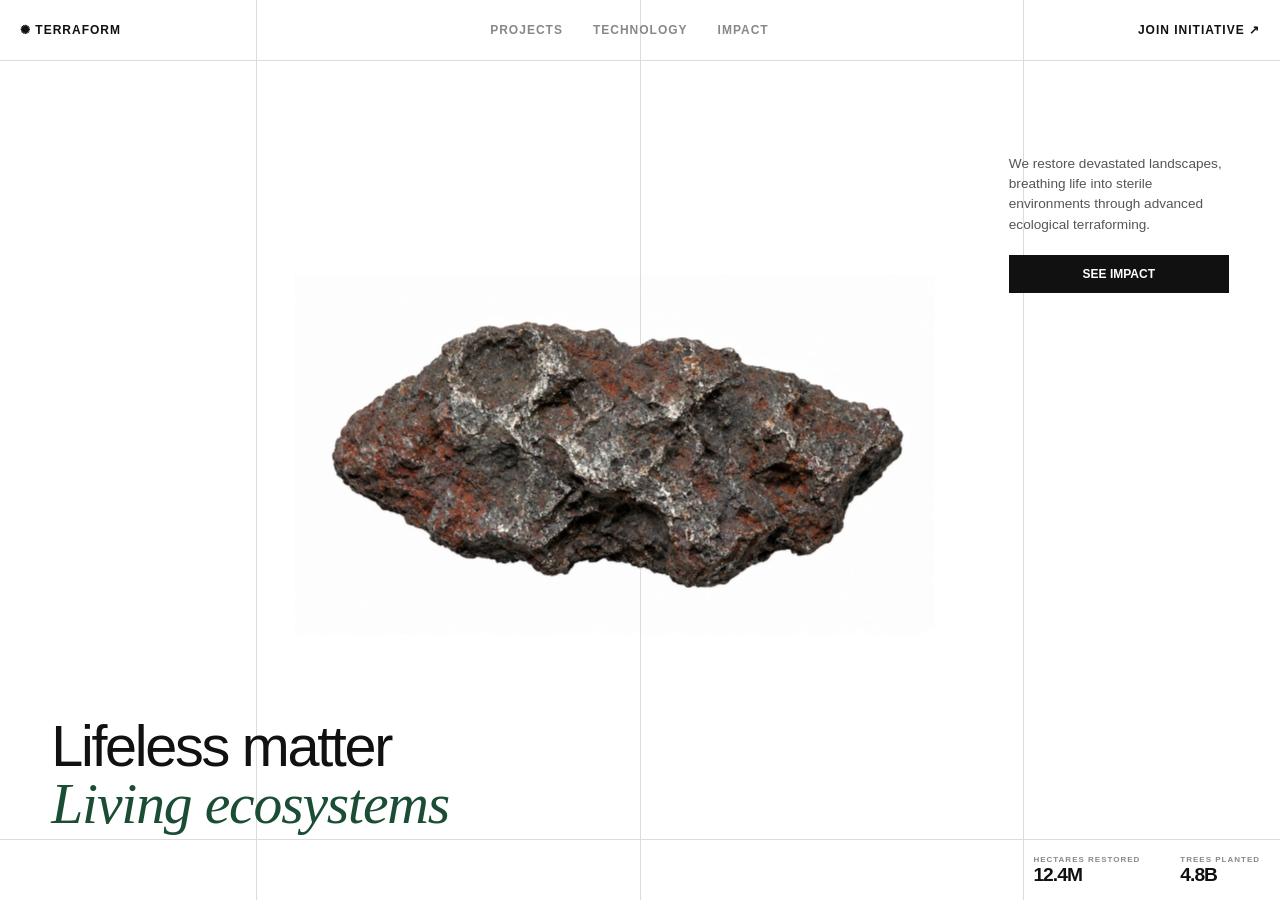
==== index.html @ 6aaed3b3 "add new html file to the code base, make whole new page" ====
<!doctype html>
<html lang="en">
  <head>
    <meta charset="UTF-8" />
    <meta name="viewport" content="width=device-width, initial-scale=1.0" />
    <title>Terraform - Global Greening</title>
    <link rel="stylesheet" href="style.css" />
  </head>
  <body>
    <div class="grid-container">
      <!--1. Візуальна сітка & Ефекти задьного плану-->
      <!-- Піксельна сітка-сканер -->
      <div class="pixel-grid-overlay">
        <canvas id="pixel-canvas"></canvas>
      </div>

      <!-- Лінії сітки (візуальні) -->
      <div class="grid-line line-v-left"></div>
      <div class="grid-line line-v-center"></div>
      <div class="grid-line line-v-right"></div>
      <div class="grid-line line-h-top"></div>
      <div class="grid-line line-h-bottom"></div>

      <!-- 2. Хеддер -->
      <header class="header">
        <div class="logo">✺ TERRAFORM</div>
        <nav class="nav-links">
          <a href="#">PROJECTS</a>
          <a href="#">TECHNOLOGY</a>
          <a href="#">IMPACT</a>
        </nav>
        <div class="header-cta">JOIN INITIATIVE ↗</div>
      </header>

      <!-- 3. Головний контент & Інтерактивна Зона -->
      <main class="main-content">
        <!-- Блок з текстом зліва знизу -->
        <div class="title-block">
          <h1 class="title-sans">Lifeless matter</h1>
          <h1 class="title-serif">Living ecosystems</h1>
        </div>

        <!-- Центральний камінь -->
        <div class="reveal-container" id="reveal-container">
          <img src="./images/rock_1.jpg" alt="Barren Rock" class="base-layer" />
          <img
            src="./images/rock_2_1.jpg"
            alt="Flourishing Biome"
            class="reveal-layer"
            id="reveal-layer"
          />
        </div>

        <!-- Блок з описом справа зверху -->
        <div class="info-block">
          <p class="info-text">
            We restore devastated landscapes, breathing life into sterile
            environments through advanced ecological terraforming.
          </p>
          <a
            href="impact.html"
            class="solid-btn"
            style="
              text-decoration: none;
              display: inline-block;
              box-sizing: border-box;
            "
            >SEE IMPACT</a
          >
        </div>
      </main>

      <!-- 4. Футер зі статистикою по озелененню -->
      <footer class="footer-stats">
        <div class="stat-item">
          <span class="stat-label">HECTARES RESTORED</span>
          <span class="stat-value">12.4M</span>
        </div>
        <div class="stat-item">
          <span class="stat-label">TREES PLANTED</span>
          <span class="stat-value">4.8B</span>
        </div>
      </footer>
    </div>

    <script src="script.js"></script>
  </body>
</html>
---- style.css ----
/* 1. Змінні */
:root {
  --bg-color: #ffffff;
  --line-color: #dcdcdc;
  --text-dark: #111111;
  --text-green: #1a4d33;
}

body {
  background-color: var(--bg-color);
  margin: 0;
  min-height: 100vh;
  font-family:
    "Mariupol",
    -apple-system,
    sans-serif;
  color: var(--text-dark);
}

/* 2. Типографія & Шрифти */
@font-face {
  font-family: "Mariupol Regular";
  src: url("./fonts/Mariupol-Regular.ttf") format("truetype");
  font-weight: 400;
  font-style: normal;
  font-display: swap;
}

@font-face {
  font-family: "Mariupol Medium";
  src: url("./fonts/Mariupol-Medium.ttf") format("truetype");
  font-weight: 500;
  font-style: normal;
  font-display: swap;
}

@font-face {
  font-family: "Mariupol Bold";
  src: url("./fonts/Mariupol-Bold.ttf") format("truetype");
  font-weight: 700;
  font-style: normal;
  font-display: swap;
}

/* 3. Лейаут & Головна Сітка */
.grid-container {
  position: relative;
  width: 100%;
  min-height: 100vh;
  background-color: var(--bg-color);
  overflow: hidden;
  display: flex;
  flex-direction: column;
}

.grid-line {
  position: absolute;
  background-color: var(--line-color);
  z-index: 1;
  pointer-events: none;
}
.line-v-left {
  top: 0;
  bottom: 0;
  left: 20%;
  width: 1px;
}
.line-v-center {
  top: 0;
  bottom: 0;
  left: 50%;
  width: 1px;
}
.line-v-right {
  top: 0;
  bottom: 0;
  right: 20%;
  width: 1px;
}
.line-h-top {
  top: 60px;
  left: 0;
  right: 0;
  height: 1px;
}
.line-h-bottom {
  bottom: 60px;
  left: 0;
  right: 0;
  height: 1px;
}

/* 4. Компоненти Хедера */
.header {
  position: relative;
  height: 60px;
  display: flex;
  justify-content: space-between;
  align-items: center;
  padding: 0 20px;
  font-size: 0.75rem;
  font-weight: 700;
  letter-spacing: 1px;
  text-transform: uppercase;
  z-index: 10;
}

.nav-links {
  display: flex;
  gap: 30px;
  color: #888;
}

.nav-links a {
  text-decoration: none;
  color: inherit;
  transition: color 0.2s ease-in-out;
}

.nav-links a:hover {
  color: var(--text-dark);
}

/* 5. Основний контент & Текстові Блоки */
.main-content {
  flex: 1;
  position: relative;
  display: flex;
  align-items: center;
  justify-content: center;
}

.title-block {
  position: absolute;
  bottom: 8%;
  left: 4%;
  z-index: 3;
}

.title-sans {
  font-size: clamp(2.5rem, 4.5vw, 5rem);
  font-weight: 500;
  margin: 0;
  line-height: 1;
  letter-spacing: -0.04em;
}

.title-serif {
  font-family: "Playfair Display", "Georgia", serif;
  font-size: clamp(2.5rem, 4.5vw, 5rem);
  font-style: italic;
  font-weight: 400;
  color: var(--text-green);
  margin: 0;
  line-height: 1;
  letter-spacing: -0.02em;
}

.info-block {
  position: absolute;
  top: 80px;
  right: 4%;
  width: 100%;
  max-width: 220px;
  min-width: 160px;
  z-index: 10;
  display: flex;
  flex-direction: column;
  align-items: flex-start;
}

.info-text {
  font-size: 0.85rem;
  line-height: 1.5;
  color: #555;
  margin-bottom: 20px;
  padding-left: 0;
}

/* Суцільна чорна кнопка */
.solid-btn {
  background-color: var(--text-dark);
  color: #fff;
  border: none;
  padding: 12px 24px;
  font-family: "Mariupol", sans-serif;
  font-size: 0.75rem;
  font-weight: 700;
  text-transform: uppercase;
  cursor: pointer;
  transition: background-color 0.2s ease;
  white-space: nowrap;
  width: 100%;
  text-align: center;
}

.solid-btn:hover {
  background-color: var(--text-green);
}

/* 6. Інтерактивна Складова (Камінь) */
.reveal-container {
  position: relative;
  width: 50vw;
  max-width: 900px;
  z-index: 2;
  cursor: crosshair;
  mix-blend-mode: darken;
  transform: translate(-2vw, -2vw);
}

.base-layer {
  position: relative;
  width: 100%;
  height: auto;
  display: block;
  pointer-events: none;
}

.reveal-layer {
  position: absolute;
  top: 0;
  left: 0;
  width: 100%;
  height: 100%;
  pointer-events: none;
  --x: 50%;
  --y: 50%;
  -webkit-mask-image: radial-gradient(
    circle 200px at var(--x) var(--y),
    black 50%,
    transparent 80%
  );
  mask-image: radial-gradient(
    circle 200px at var(--x) var(--y),
    black 50%,
    transparent 80%
  );
  opacity: 0;
  transition: opacity 0.3s ease;
}

.reveal-container:hover .reveal-layer {
  opacity: 1;
}

.reveal-container:hover .play-button {
  opacity: 0;
}

/* 7. Піксельна Сітка (Canvas) */
.pixel-grid-overlay {
  position: absolute;
  top: 0;
  left: 0;
  width: 100%;
  height: 100%;
  pointer-events: none;
  z-index: 0;
  opacity: 1;
  --mouse-x: -500px;
  --mouse-y: -500px;
  -webkit-mask-image: radial-gradient(
    circle 300px at var(--mouse-x) var(--mouse-y),
    black 0%,
    transparent 100%
  );
  mask-image: radial-gradient(
    circle 300px at var(--mouse-x) var(--mouse-y),
    black 0%,
    transparent 100%
  );
}

#pixel-canvas {
  display: block;
  width: 100%;
  height: 100%;
}

/* 8. Статистика Футера */
.footer-stats {
  position: absolute;
  bottom: 0;
  right: 20px;
  height: 60px;
  display: flex;
  align-items: center;
  gap: 40px;
  z-index: 2;
}

.stat-item {
  display: flex;
  flex-direction: column;
}

.stat-label {
  font-size: 0.5rem;
  color: #888;
  font-weight: 700;
  letter-spacing: 1px;
}

.stat-value {
  font-size: 1.2rem;
  font-weight: 700;
  letter-spacing: -0.05em;
}

/* 9. Мобільна Складова */
@media (max-width: 768px) {
  .header {
    padding: 0 10px;
    font-size: 0.55rem;
  }
  .nav-links {
    gap: 10px;
  }
  .header-cta {
    max-width: 70px;
    text-align: right;
    line-height: 1.3;
  }

  .info-block {
    top: 75px;
    left: 50%;
    transform: translateX(-50%);
    right: auto;
    width: 85%;
    max-width: 320px;
    align-items: center;
    text-align: center;
  }

  .info-text {
    margin-bottom: 15px;
  }
  .reveal-container {
    width: 85vw;
    transform: translate(0, 0);
  }
  .title-block {
    bottom: 15%;
    left: 5%;
  }
  .title-sans,
  .title-serif {
    font-size: clamp(2.2rem, 8vw, 3rem);
  }

  .footer-stats {
    bottom: 0 !important;
    height: 60px !important;
    right: 5%;
    gap: 20px;
    justify-content: flex-end;
  }

  .reveal-layer {
    opacity: 1 !important;
  }
}
/* Сторінка про Імпакт */
.impact-content {
  flex: 1;
  position: relative;
  display: flex;
  justify-content: space-between;
  align-items: center;
  padding: 0 4%;
  z-index: 2;
}

.side-panel {
  width: 25%;
  display: flex;
  flex-direction: column;
  justify-content: center;
  z-index: 3;
}

.left-panel {
  padding-right: 20px;
}

.right-panel {
  align-items: flex-end;
  padding-left: 20px;
  text-align: right;
}

.impact-title {
  font-size: clamp(2rem, 3.5vw, 4rem);
  margin-bottom: 20px;
  line-height: 1.1;
}

.earth-container {
  width: 50%;
  height: 60vh;
  position: relative;
  display: flex;
  justify-content: center;
  align-items: center;
}

#earth-canvas {
  width: 100%;
  height: 100%;
  display: block;
}

.impact-stat-box {
  margin-bottom: 40px;
}

.stat-big {
  font-family: "Mariupol", sans-serif;
  font-size: clamp(2rem, 3vw, 3.5rem);
  font-weight: 500;
  letter-spacing: -0.04em;
  margin: 0 0 5px 0;
  color: var(--text-dark);
}

.stat-desc {
  font-size: 0.75rem;
  font-weight: 700;
  color: #888;
  letter-spacing: 1px;
  margin: 0;
}

/* Мобільна адаптація для Impact */
@media (max-width: 768px) {
  .impact-content {
    flex-direction: column;
    padding: 80px 5% 40px;
    justify-content: flex-start;
    gap: 30px;
  }

  .side-panel {
    width: 100%;
    align-items: center;
    text-align: center;
    padding: 0;
  }

  .earth-container {
    width: 100%;
    height: 40vh;
    order: -1; /* Піднімаємо Землю наверх на мобільних */
  }

  .impact-stat-box {
    margin-bottom: 20px;
  }
}
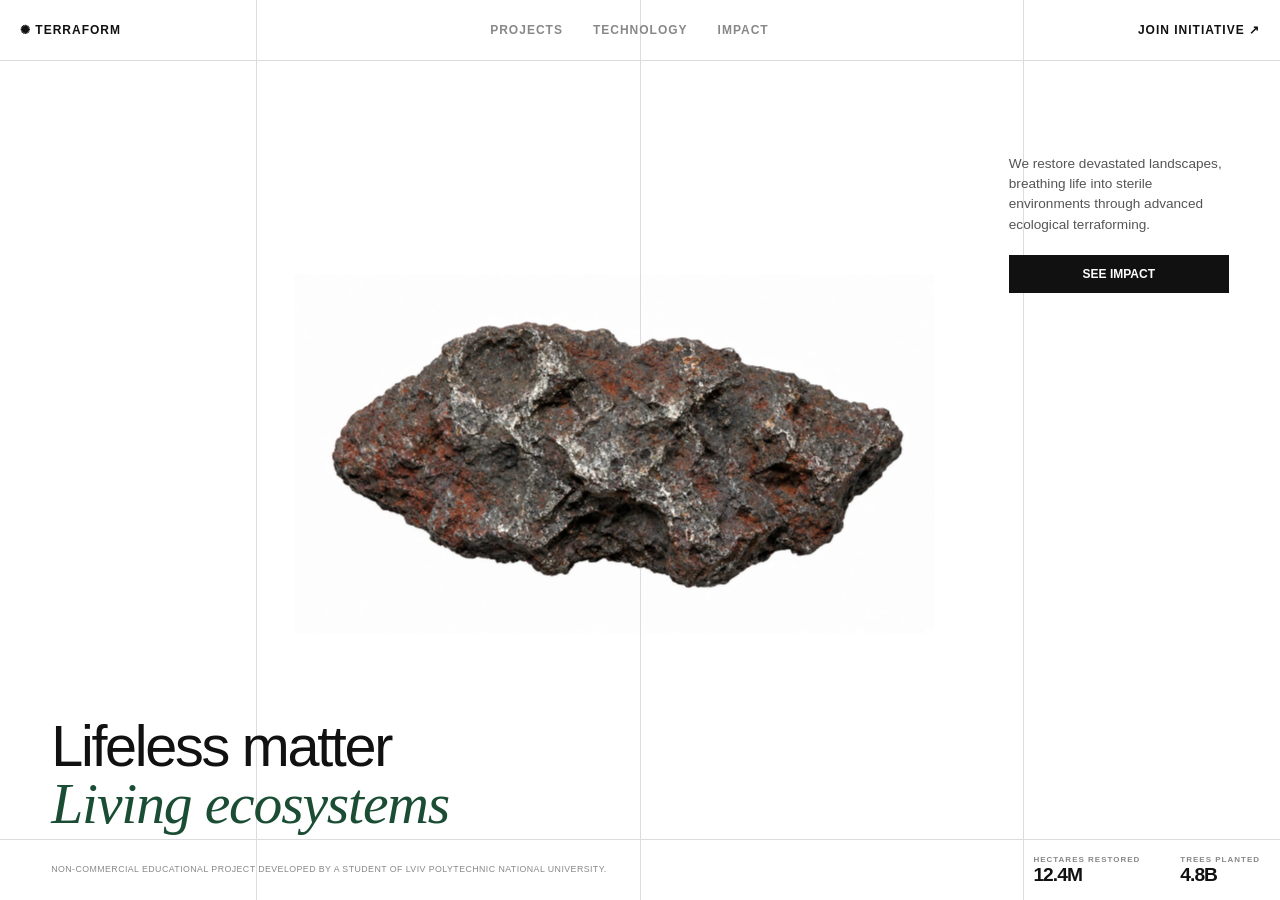
==== commit 1c2c8d33: "update mobile display" ====
--- a/index.html
+++ b/index.html
@@ -23,13 +23,24 @@
 
       <!-- 2. Хеддер -->
       <header class="header">
-        <div class="logo">✺ TERRAFORM</div>
-        <nav class="nav-links">
+        <div class="logo">
+          <a href="index.html" style="text-decoration: none; color: inherit"
+            >✺ TERRAFORM</a
+          >
+        </div>
+
+        <!-- Кнопка мобільного меню (видно тільки на мобільному) -->
+        <button class="mobile-menu-btn" id="mobile-menu-btn">MENU</button>
+
+        <nav class="nav-links" id="nav-links">
           <a href="#">PROJECTS</a>
           <a href="#">TECHNOLOGY</a>
-          <a href="#">IMPACT</a>
+          <a href="impact.html">IMPACT</a>
+          <!-- Ця кнопка покажеться тільки в мобільному меню -->
+          <a href="#" class="mobile-only-cta">JOIN INITIATIVE ↗</a>
         </nav>
-        <div class="header-cta">JOIN INITIATIVE ↗</div>
+
+        <div class="header-cta desktop-only">JOIN INITIATIVE ↗</div>
       </header>
 
       <!-- 3. Головний контент & Інтерактивна Зона -->
@@ -83,6 +94,10 @@
       </footer>
     </div>
 
+    <div class="disclaimer-footer">
+      Non-commercial educational project developed by a student of Lviv
+      Polytechnic National University.
+    </div>
     <script src="script.js"></script>
   </body>
 </html>
--- a/style.css
+++ b/style.css
@@ -102,13 +102,24 @@
   font-weight: 700;
   letter-spacing: 1px;
   text-transform: uppercase;
-  z-index: 10;
+  z-index: 11;
+  gap: 15px;
+}
+
+.logo {
+  white-space: nowrap;
+  flex-shrink: 0;
 }
 
 .nav-links {
   display: flex;
   gap: 30px;
   color: #888;
+  font-size: 12px;
+  white-space: nowrap;
+  justify-content: center;
+  flex-shrink: 1;
+  overflow: hidden;
 }
 
 .nav-links a {
@@ -119,6 +130,29 @@
 
 .nav-links a:hover {
   color: var(--text-dark);
+}
+
+.header-cta {
+  white-space: nowrap;
+  flex-shrink: 0;
+  text-align: right;
+}
+
+.mobile-menu-btn {
+  display: none;
+  background: none;
+  border: none;
+  font-family: "Mariupol", sans-serif;
+  font-weight: 700;
+  font-size: 0.75rem;
+  letter-spacing: 1px;
+  cursor: pointer;
+  color: var(--text-dark);
+  text-transform: uppercase;
+}
+
+.mobile-only-cta {
+  display: none;
 }
 
 /* 5. Основний контент & Текстові Блоки */
@@ -228,13 +262,13 @@
   --y: 50%;
   -webkit-mask-image: radial-gradient(
     circle 200px at var(--x) var(--y),
-    black 50%,
-    transparent 80%
+    black 55%,
+    transparent 70%
   );
   mask-image: radial-gradient(
     circle 200px at var(--x) var(--y),
-    black 50%,
-    transparent 80%
+    black 55%,
+    transparent 70%
   );
   opacity: 0;
   transition: opacity 0.3s ease;
@@ -278,7 +312,7 @@
   height: 100%;
 }
 
-/* 8. Статистика Футера */
+/* 8. Статистика Футера & компоненти */
 .footer-stats {
   position: absolute;
   bottom: 0;
@@ -306,6 +340,21 @@
   font-size: 1.2rem;
   font-weight: 700;
   letter-spacing: -0.05em;
+}
+
+.disclaimer-footer {
+  position: absolute;
+  bottom: 25px;
+  left: 4%;
+  font-family: "Mariupol", sans-serif;
+  font-size: 0.55rem;
+  color: #888;
+  letter-spacing: 0.05em;
+  text-transform: uppercase;
+  z-index: 10;
+  pointer-events: none;
+  max-width: 45%;
+  line-height: 1.4;
 }
 
 /* 9. Мобільна Складова */
@@ -321,10 +370,18 @@
     max-width: 70px;
     text-align: right;
     line-height: 1.3;
+    font-size: 12px;
+  }
+
+  .title-block {
+    top: 90px;
+    bottom: auto;
+    left: 5%;
   }
 
   .info-block {
-    top: 75px;
+    top: auto;
+    bottom: 110px;
     left: 50%;
     transform: translateX(-50%);
     right: auto;
@@ -334,16 +391,13 @@
     text-align: center;
   }
 
-  .info-text {
-    margin-bottom: 15px;
-  }
   .reveal-container {
     width: 85vw;
     transform: translate(0, 0);
   }
-  .title-block {
-    bottom: 15%;
-    left: 5%;
+
+  .info-text {
+    margin-bottom: 15px;
   }
   .title-sans,
   .title-serif {
@@ -361,6 +415,13 @@
   .reveal-layer {
     opacity: 1 !important;
   }
+
+  .disclaimer-footer {
+    bottom: 10px;
+    font-size: 0.45rem;
+    left: 5%;
+    max-width: 40%; /* Щоб не наїжджав на цифри статистики справа */
+  }
 }
 /* Сторінка про Імпакт */
 .impact-content {
@@ -417,10 +478,11 @@
 }
 
 .stat-big {
-  font-family: "Mariupol", sans-serif;
+  font-family:
+    "SF Mono", "JetBrains Mono", "Consolas", "Roboto Mono", monospace;
   font-size: clamp(2rem, 3vw, 3.5rem);
-  font-weight: 500;
-  letter-spacing: -0.04em;
+  font-weight: 400;
+  letter-spacing: -0.05em;
   margin: 0 0 5px 0;
   color: var(--text-dark);
 }
@@ -429,7 +491,7 @@
   font-size: 0.75rem;
   font-weight: 700;
   color: #888;
-  letter-spacing: 1px;
+  letter-spacing: 2px;
   margin: 0;
 }
 
@@ -458,4 +520,52 @@
   .impact-stat-box {
     margin-bottom: 20px;
   }
-}
+
+  .header {
+    padding: 0 20px;
+    font-size: 0.65rem;
+  }
+
+  .mobile-menu-btn {
+    display: block; /* Показуємо кнопку MENU */
+  }
+
+  .desktop-only {
+    display: none; /* Ховаємо десктопну CTA-кнопку, щоб не заважала */
+  }
+
+  .mobile-only-cta {
+    display: block;
+    margin-top: 10px;
+    color: var(--text-green) !important; /* Робимо акцентною */
+  }
+
+  /* Випадаюче меню по центру */
+  .nav-links {
+    position: absolute;
+    top: 60px; /* Відступаємо на висоту хедера */
+    left: 0;
+    width: 100%;
+    background-color: rgba(255, 255, 255, 0.98); /* Майже непрозорий білий */
+    backdrop-filter: blur(8px);
+    flex-direction: column; /* Ставимо посилання в стовпчик */
+    align-items: center; /* Відцентровуємо */
+    padding: 30px 0;
+    gap: 25px;
+    border-bottom: 1px solid var(--line-color);
+
+    /* Анімація плавного випадання */
+    opacity: 0;
+    visibility: hidden;
+    transform: translateY(-10px);
+    transition: all 0.3s ease;
+    z-index: 100;
+  }
+
+  /* Клас, який буде додавати JavaScript для відкриття меню */
+  .nav-links.active {
+    opacity: 1;
+    visibility: visible;
+    transform: translateY(0);
+  }
+}
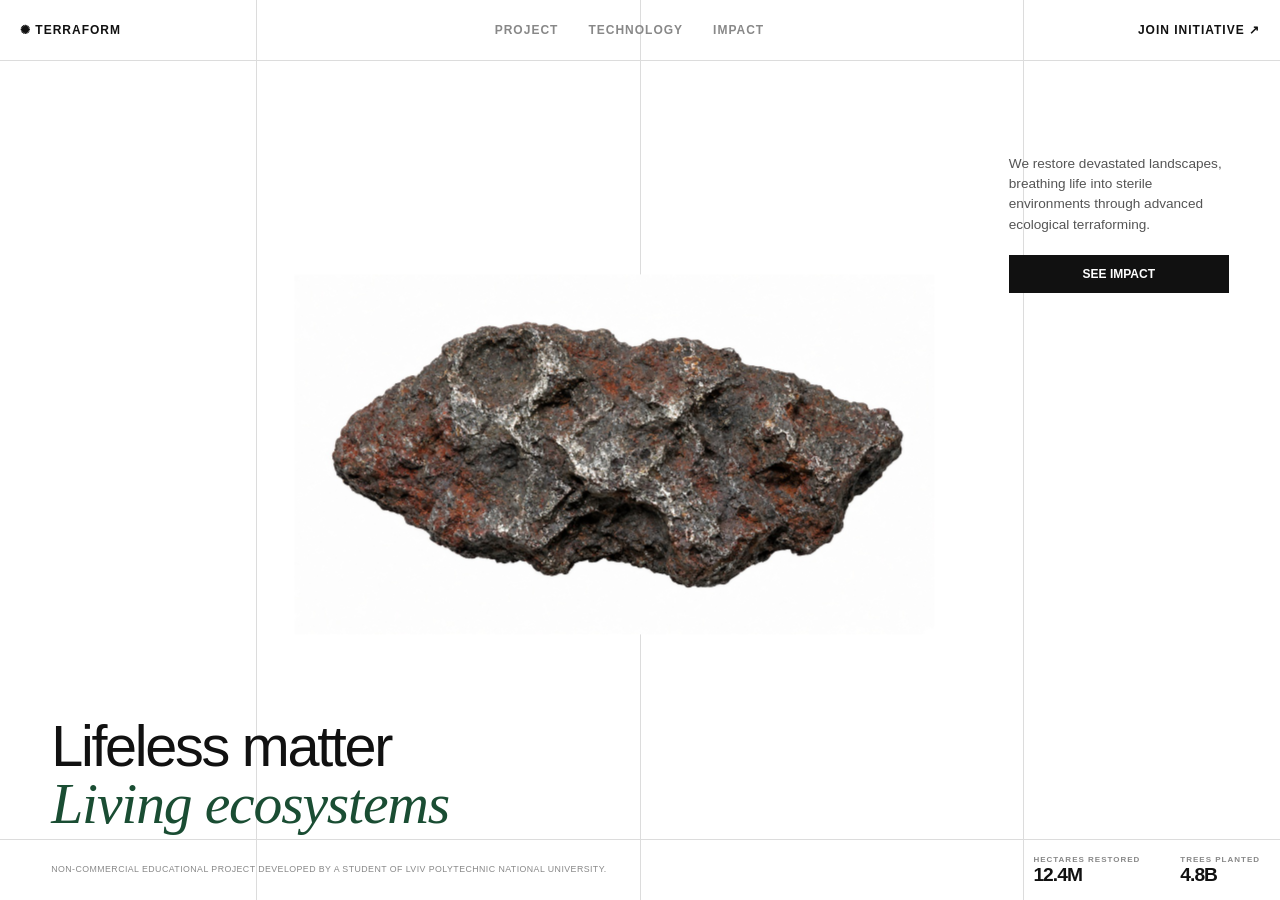
==== commit 7d28ae34: "add project file to the code base, fix minot bugs" ====
--- a/index.html
+++ b/index.html
@@ -33,7 +33,7 @@
         <button class="mobile-menu-btn" id="mobile-menu-btn">MENU</button>
 
         <nav class="nav-links" id="nav-links">
-          <a href="#">PROJECTS</a>
+          <a href="project.html">PROJECT</a>
           <a href="#">TECHNOLOGY</a>
           <a href="impact.html">IMPACT</a>
           <!-- Ця кнопка покажеться тільки в мобільному меню -->
--- a/style.css
+++ b/style.css
@@ -56,7 +56,7 @@
 .grid-line {
   position: absolute;
   background-color: var(--line-color);
-  z-index: 1;
+  z-index: 4;
   pointer-events: none;
 }
 .line-v-left {
@@ -162,6 +162,7 @@
   display: flex;
   align-items: center;
   justify-content: center;
+  z-index: 7;
 }
 
 .title-block {
@@ -226,6 +227,12 @@
   white-space: nowrap;
   width: 100%;
   text-align: center;
+
+  display: inline-flex;
+  justify-content: center;
+  align-items: center;
+  box-sizing: border-box;
+  text-decoration: none;
 }
 
 .solid-btn:hover {
@@ -237,7 +244,7 @@
   position: relative;
   width: 50vw;
   max-width: 900px;
-  z-index: 2;
+  z-index: 9;
   cursor: crosshair;
   mix-blend-mode: darken;
   transform: translate(-2vw, -2vw);
@@ -290,7 +297,7 @@
   width: 100%;
   height: 100%;
   pointer-events: none;
-  z-index: 0;
+  z-index: 8;
   opacity: 1;
   --mouse-x: -500px;
   --mouse-y: -500px;
@@ -357,28 +364,227 @@
   line-height: 1.4;
 }
 
-/* 9. Мобільна Складова */
+/* Сторінка про Імпакт */
+.impact-content {
+  flex: 1;
+  position: relative;
+  display: flex;
+  justify-content: space-between;
+  align-items: center;
+  padding: 0 4%;
+  z-index: 5;
+}
+
+.side-panel {
+  width: 25%;
+  display: flex;
+  flex-direction: column;
+  justify-content: center;
+  z-index: 3;
+}
+
+.left-panel {
+  padding-right: 20px;
+}
+
+.right-panel {
+  align-items: flex-end;
+  padding-left: 20px;
+  text-align: right;
+}
+
+.impact-title {
+  font-size: clamp(2rem, 3.5vw, 4rem);
+  margin-bottom: 20px;
+  line-height: 1.1;
+}
+
+.earth-container {
+  width: 50%;
+  height: 60vh;
+  position: relative;
+  display: flex;
+  justify-content: center;
+  align-items: center;
+}
+
+#earth-canvas {
+  width: 100%;
+  height: 100%;
+  display: block;
+}
+
+.impact-stat-box {
+  margin-bottom: 40px;
+}
+
+.stat-big {
+  font-family:
+    "SF Mono", "JetBrains Mono", "Consolas", "Roboto Mono", monospace;
+  font-size: clamp(2rem, 3vw, 3.5rem);
+  font-weight: 400;
+  letter-spacing: -0.05em;
+  margin: 0 0 5px 0;
+  color: var(--text-dark);
+}
+
+.stat-desc {
+  font-size: 0.75rem;
+  font-weight: 700;
+  color: #888;
+  letter-spacing: 2px;
+  margin: 0;
+}
+
+/* 11. Сторінка Проект & Текстова Маска */
+.projects-content {
+  flex: 1;
+  position: relative;
+  display: flex;
+  flex-direction: column;
+  align-items: center;
+  justify-content: center;
+  width: 100%;
+}
+
+.video-text-wrapper {
+  position: relative;
+  width: 100%;
+  height: 60vh;
+  display: flex;
+  align-items: center;
+  justify-content: center;
+  overflow: hidden;
+  background: #000;
+  width: 60%;
+  margin: 0 auto;
+  z-index: 5;
+}
+
+.bg-video {
+  position: absolute;
+  top: 50%;
+  left: 50%;
+  width: 100%;
+  height: 100%;
+  object-fit: cover;
+  transform: translate(-50%, -50%);
+  z-index: 1;
+}
+
+.text-mask {
+  position: absolute;
+  top: 0;
+  left: 0;
+  width: 100%;
+  height: 100%;
+  background: var(--bg-color);
+  color: #000;
+  mix-blend-mode: screen;
+  display: flex;
+  align-items: center;
+  justify-content: center;
+  z-index: 2;
+}
+
+.mask-heading {
+  font-family: "Mariupol Bold", sans-serif;
+  font-size: clamp(3rem, 11vw, 12rem);
+  line-height: 0.95;
+  text-align: center;
+  text-transform: uppercase;
+  letter-spacing: -0.04em;
+  margin: 0;
+  padding: 20px;
+  cursor: crosshair;
+  transition: transform 0.7s cubic-bezier(0.16, 1, 0.3, 1);
+  position: relative;
+  z-index: 10; /* Витягуємо текст на самий верх, щоб курсор ідеально його захоплював */
+}
+
+.mask-heading:hover {
+  transform: scale(1.08);
+}
+
+.projects-cta {
+  position: relative;
+  margin-top: 0; /* Було 5vh, прибираємо зайвий простір */
+  transform: translateY(-20px); /* Піднімаємо весь блок ближче до заголовка */
+  display: flex;
+  flex-direction: column;
+  align-items: center;
+  gap: 15px; /* Трохи зменшили відстань між абзацом і самою кнопкою (було 20px) */
+  z-index: 10; /* Тепер цей z-index спрацює і кнопка буде ПОВЕРХ сітки */
+}
+
+.projects-cta .solid-btn {
+  background: transparent; /* Перетворюємо на ghost button */
+  color: var(--text-dark);
+  border: 1px solid var(--text-dark);
+  backdrop-filter: none;
+  width: auto;
+  min-width: 240px;
+  padding: 15px 40px;
+  transition: all 0.3s ease;
+  position: relative;
+}
+
+.projects-cta .solid-btn:hover {
+  background: var(--text-dark);
+  color: var(--bg-color); /* Зворотна інверсія кольорів при наведенні */
+  transform: translateY(-2px);
+  box-shadow: 0 4px 15px rgba(0, 0, 0, 0.1);
+}
+
+/* 999. Мобільна Складова  */
 @media (max-width: 768px) {
+  /* --- Хедер та навігація --- */
   .header {
-    padding: 0 10px;
-    font-size: 0.55rem;
-  }
+    padding: 0 20px;
+    font-size: 0.65rem;
+  }
+  .mobile-menu-btn {
+    display: block;
+  }
+  .desktop-only {
+    display: none;
+  }
+  .mobile-only-cta {
+    display: block;
+    margin-top: 10px;
+    color: var(--text-green) !important;
+  }
+
   .nav-links {
-    gap: 10px;
-  }
-  .header-cta {
-    max-width: 70px;
-    text-align: right;
-    line-height: 1.3;
-    font-size: 12px;
-  }
-
+    position: absolute;
+    top: 60px;
+    left: 0;
+    width: 100%;
+    background-color: rgba(255, 255, 255, 0.98);
+    backdrop-filter: blur(8px);
+    flex-direction: column;
+    align-items: center;
+    padding: 30px 0;
+    gap: 25px;
+    border-bottom: 1px solid var(--line-color);
+    opacity: 0;
+    visibility: hidden;
+    transform: translateY(-10px);
+    transition: all 0.3s ease;
+    z-index: 100;
+  }
+  .nav-links.active {
+    opacity: 1;
+    visibility: visible;
+    transform: translateY(0);
+  }
+
+  /* --- Сторінка Index --- */
   .title-block {
     top: 90px;
     bottom: auto;
     left: 5%;
   }
-
   .info-block {
     top: auto;
     bottom: 110px;
@@ -390,12 +596,10 @@
     align-items: center;
     text-align: center;
   }
-
   .reveal-container {
     width: 85vw;
     transform: translate(0, 0);
   }
-
   .info-text {
     margin-bottom: 15px;
   }
@@ -403,7 +607,6 @@
   .title-serif {
     font-size: clamp(2.2rem, 8vw, 3rem);
   }
-
   .footer-stats {
     bottom: 0 !important;
     height: 60px !important;
@@ -411,161 +614,59 @@
     gap: 20px;
     justify-content: flex-end;
   }
-
   .reveal-layer {
     opacity: 1 !important;
   }
-
   .disclaimer-footer {
     bottom: 10px;
     font-size: 0.45rem;
     left: 5%;
-    max-width: 40%; /* Щоб не наїжджав на цифри статистики справа */
-  }
-}
-/* Сторінка про Імпакт */
-.impact-content {
-  flex: 1;
-  position: relative;
-  display: flex;
-  justify-content: space-between;
-  align-items: center;
-  padding: 0 4%;
-  z-index: 2;
-}
-
-.side-panel {
-  width: 25%;
-  display: flex;
-  flex-direction: column;
-  justify-content: center;
-  z-index: 3;
-}
-
-.left-panel {
-  padding-right: 20px;
-}
-
-.right-panel {
-  align-items: flex-end;
-  padding-left: 20px;
-  text-align: right;
-}
-
-.impact-title {
-  font-size: clamp(2rem, 3.5vw, 4rem);
-  margin-bottom: 20px;
-  line-height: 1.1;
-}
-
-.earth-container {
-  width: 50%;
-  height: 60vh;
-  position: relative;
-  display: flex;
-  justify-content: center;
-  align-items: center;
-}
-
-#earth-canvas {
-  width: 100%;
-  height: 100%;
-  display: block;
-}
-
-.impact-stat-box {
-  margin-bottom: 40px;
-}
-
-.stat-big {
-  font-family:
-    "SF Mono", "JetBrains Mono", "Consolas", "Roboto Mono", monospace;
-  font-size: clamp(2rem, 3vw, 3.5rem);
-  font-weight: 400;
-  letter-spacing: -0.05em;
-  margin: 0 0 5px 0;
-  color: var(--text-dark);
-}
-
-.stat-desc {
-  font-size: 0.75rem;
-  font-weight: 700;
-  color: #888;
-  letter-spacing: 2px;
-  margin: 0;
-}
-
-/* Мобільна адаптація для Impact */
-@media (max-width: 768px) {
+    max-width: 40%;
+  }
+
+  /* --- Сторінка Impact --- */
   .impact-content {
     flex-direction: column;
     padding: 80px 5% 40px;
     justify-content: flex-start;
     gap: 30px;
   }
-
   .side-panel {
     width: 100%;
     align-items: center;
     text-align: center;
     padding: 0;
   }
-
   .earth-container {
     width: 100%;
     height: 40vh;
-    order: -1; /* Піднімаємо Землю наверх на мобільних */
-  }
-
+    order: -1;
+  }
   .impact-stat-box {
     margin-bottom: 20px;
   }
 
-  .header {
+  /* --- Сторінка Projects --- */
+  .video-text-wrapper {
+    height: 40vh;
+    width: 100%; /* Повертаємо ширину на весь екран */
+    border-radius: 0; /* Прибираємо заокруглення */
+    box-shadow: none; /* Прибираємо тіні на мобільному */
+  }
+  .mask-heading {
+    /* Трохи зменшуємо шрифт (було 22vw), щоб слово "GLOBAL" точно помістилося */
+    font-size: clamp(3rem, 15vw, 5rem);
+    line-height: 0.9;
+    padding: 10px;
+  }
+  .projects-cta {
+    margin-top: 3vh;
     padding: 0 20px;
-    font-size: 0.65rem;
-  }
-
-  .mobile-menu-btn {
-    display: block; /* Показуємо кнопку MENU */
-  }
-
-  .desktop-only {
-    display: none; /* Ховаємо десктопну CTA-кнопку, щоб не заважала */
-  }
-
-  .mobile-only-cta {
-    display: block;
-    margin-top: 10px;
-    color: var(--text-green) !important; /* Робимо акцентною */
-  }
-
-  /* Випадаюче меню по центру */
-  .nav-links {
-    position: absolute;
-    top: 60px; /* Відступаємо на висоту хедера */
-    left: 0;
     width: 100%;
-    background-color: rgba(255, 255, 255, 0.98); /* Майже непрозорий білий */
-    backdrop-filter: blur(8px);
-    flex-direction: column; /* Ставимо посилання в стовпчик */
-    align-items: center; /* Відцентровуємо */
-    padding: 30px 0;
-    gap: 25px;
-    border-bottom: 1px solid var(--line-color);
-
-    /* Анімація плавного випадання */
-    opacity: 0;
-    visibility: hidden;
-    transform: translateY(-10px);
-    transition: all 0.3s ease;
-    z-index: 100;
-  }
-
-  /* Клас, який буде додавати JavaScript для відкриття меню */
-  .nav-links.active {
-    opacity: 1;
-    visibility: visible;
-    transform: translateY(0);
-  }
-}
+    box-sizing: border-box;
+  }
+  .projects-cta .solid-btn {
+    width: 100%;
+    max-width: 300px;
+  }
+}
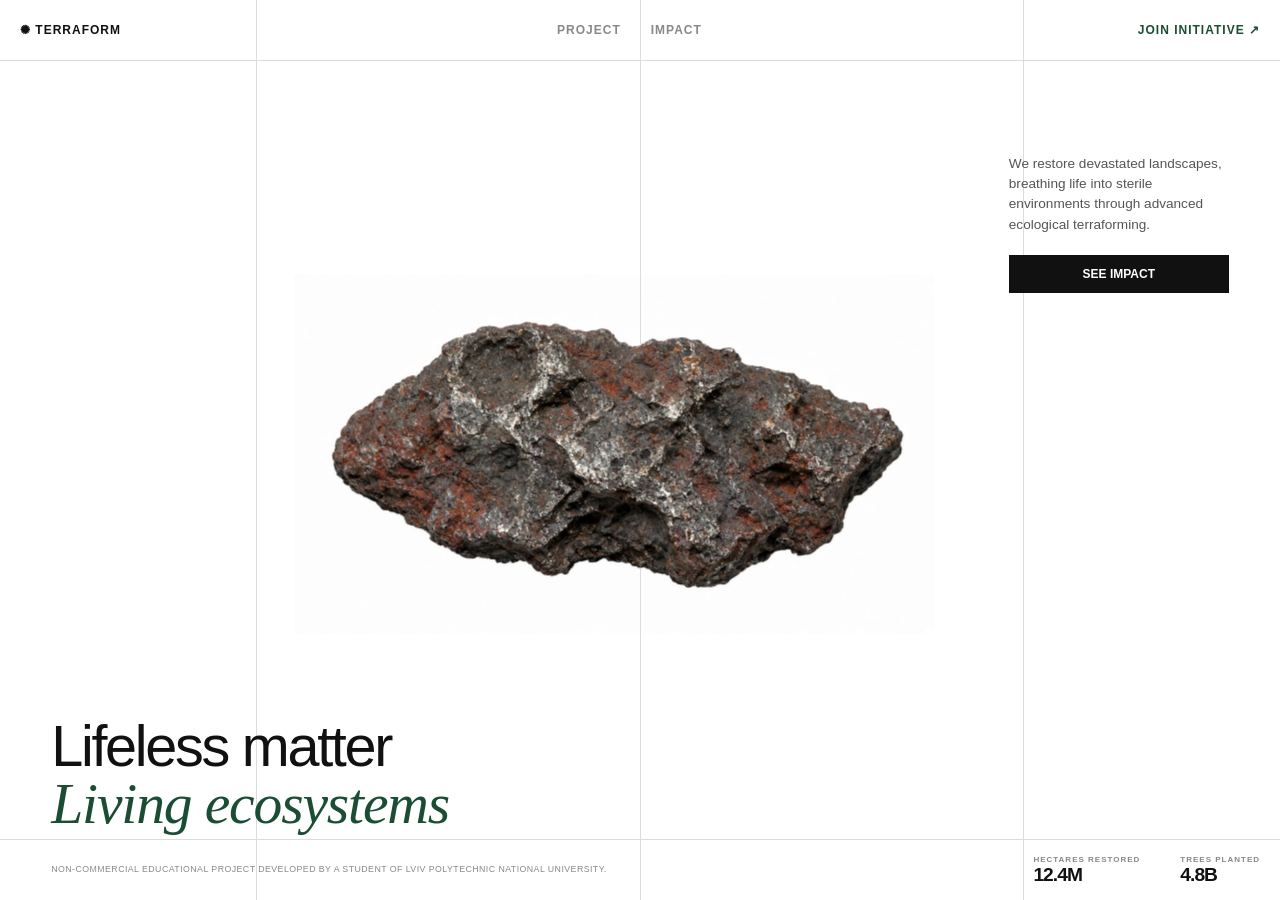
==== commit 7a8b9e1d: "delete technology page, minor bug fix" ====
--- a/index.html
+++ b/index.html
@@ -34,7 +34,6 @@
 
         <nav class="nav-links" id="nav-links">
           <a href="project.html">PROJECT</a>
-          <a href="#">TECHNOLOGY</a>
           <a href="impact.html">IMPACT</a>
           <!-- Ця кнопка покажеться тільки в мобільному меню -->
           <a href="#" class="mobile-only-cta">JOIN INITIATIVE ↗</a>
--- a/style.css
+++ b/style.css
@@ -136,6 +136,7 @@
   white-space: nowrap;
   flex-shrink: 0;
   text-align: right;
+  color: var(--text-green);
 }
 
 .mobile-menu-btn {
@@ -162,14 +163,14 @@
   display: flex;
   align-items: center;
   justify-content: center;
-  z-index: 7;
+  z-index: auto;
 }
 
 .title-block {
   position: absolute;
   bottom: 8%;
   left: 4%;
-  z-index: 3;
+  z-index: 10;
 }
 
 .title-sans {
@@ -506,21 +507,24 @@
   transform: scale(1.08);
 }
 
-.projects-cta {
-  position: relative;
-  margin-top: 0; /* Було 5vh, прибираємо зайвий простір */
-  transform: translateY(-20px); /* Піднімаємо весь блок ближче до заголовка */
-  display: flex;
-  flex-direction: column;
-  align-items: center;
-  gap: 15px; /* Трохи зменшили відстань між абзацом і самою кнопкою (було 20px) */
-  z-index: 10; /* Тепер цей z-index спрацює і кнопка буде ПОВЕРХ сітки */
-}
-
-.projects-cta .solid-btn {
-  background: transparent; /* Перетворюємо на ghost button */
-  color: var(--text-dark);
-  border: 1px solid var(--text-dark);
+.top-left-block {
+  top: 80px;
+  left: 4%;
+  right: auto;
+}
+
+.bottom-right-block {
+  top: auto;
+  bottom: 12%; /* Розміщуємо акуратно над футером */
+  right: 4%;
+  left: auto;
+}
+
+/* Перероблена прозора кнопка (Ghost Button) */
+.ghost-btn {
+  background-color: var(--text-dark); /* Суцільний чорний фон */
+  color: #fff; /* Білий текст */
+  border: none; /* Прибираємо обведення */
   backdrop-filter: none;
   width: auto;
   min-width: 240px;
@@ -529,13 +533,12 @@
   position: relative;
 }
 
-.projects-cta .solid-btn:hover {
-  background: var(--text-dark);
-  color: var(--bg-color); /* Зворотна інверсія кольорів при наведенні */
+.ghost-btn:hover {
+  background-color: var(--text-green); /* Акцентний зелений при наведенні */
+  color: #fff; /* Зберігаємо білий текст */
   transform: translateY(-2px);
-  box-shadow: 0 4px 15px rgba(0, 0, 0, 0.1);
-}
-
+  box-shadow: 0 4px 15px rgba(0, 0, 0, 0.15); /* Трохи вираженіша тінь для масивнішої кнопки */
+}
 /* 999. Мобільна Складова  */
 @media (max-width: 768px) {
   /* --- Хедер та навігація --- */
@@ -618,10 +621,18 @@
     opacity: 1 !important;
   }
   .disclaimer-footer {
-    bottom: 10px;
-    font-size: 0.45rem;
-    left: 5%;
-    max-width: 40%;
+    position: relative; /* Відкріплюємо його від екрану, тепер він падає в самий низ сторінки */
+    bottom: auto;
+    left: 0;
+    max-width: 90%;
+    margin: 40px auto 20px auto;
+    text-align: center;
+    font-size: 0.5rem;
+  }
+
+  .grid-container {
+    overflow-y: auto;
+    overflow-x: hidden;
   }
 
   /* --- Сторінка Impact --- */
@@ -659,13 +670,24 @@
     line-height: 0.9;
     padding: 10px;
   }
-  .projects-cta {
-    margin-top: 3vh;
-    padding: 0 20px;
+  .top-left-block,
+  .bottom-right-block {
+    position: relative;
+    top: auto;
+    bottom: auto;
+    left: auto;
+    right: auto;
+    transform: none; /* Скидаємо проблемний зсув вліво */
     width: 100%;
+    max-width: 320px;
+    align-items: center;
+    text-align: center;
+    margin: 30px auto 0; /* Вирівнюємо строго по центру */
+    padding: 0 20px; /* Додаємо безпечні відступи від країв екрану */
     box-sizing: border-box;
   }
-  .projects-cta .solid-btn {
+
+  .ghost-btn {
     width: 100%;
     max-width: 300px;
   }
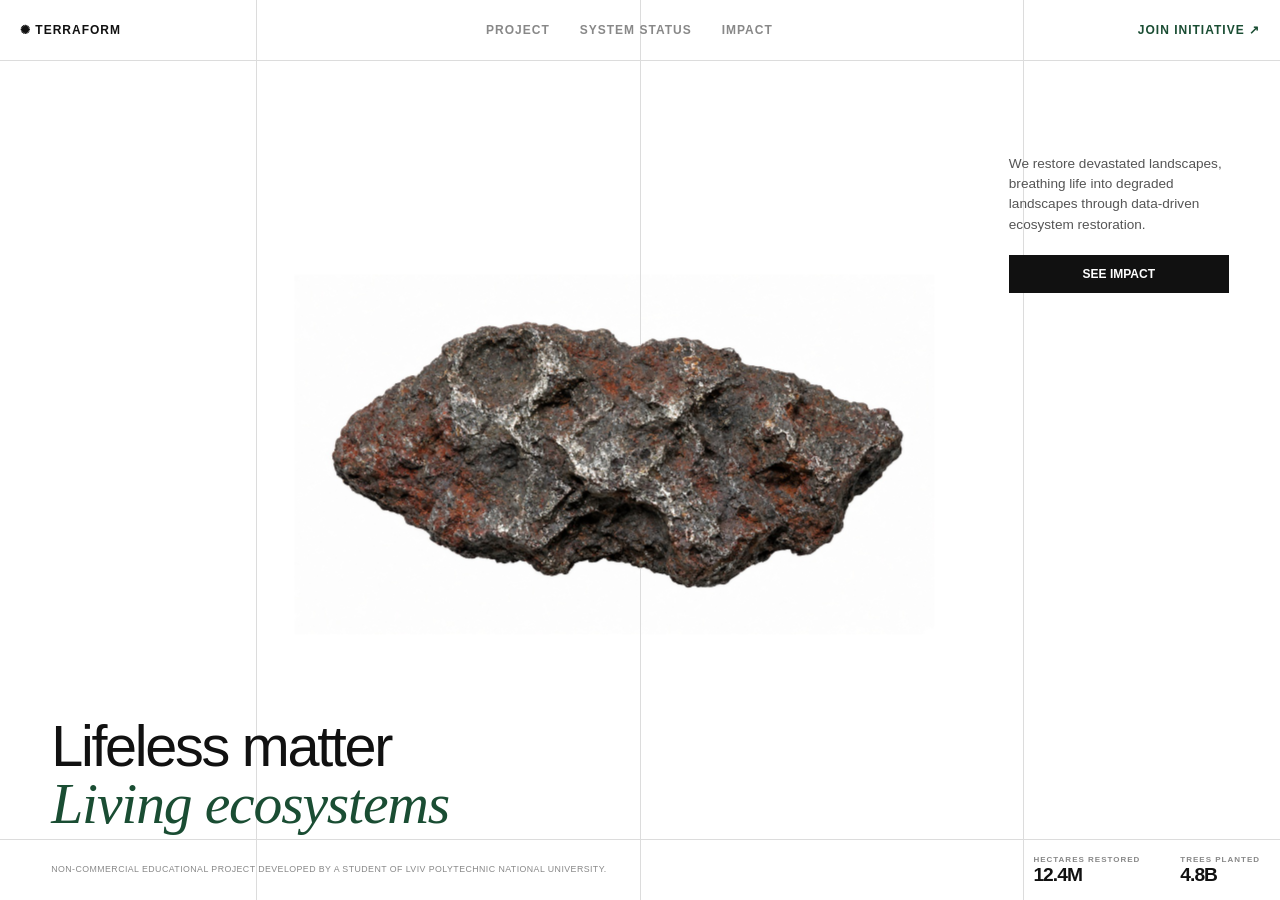
==== commit 4767ee3c: "add status page, finalize project" ====
--- a/index.html
+++ b/index.html
@@ -34,12 +34,17 @@
 
         <nav class="nav-links" id="nav-links">
           <a href="project.html">PROJECT</a>
+          <a href="status.html">SYSTEM STATUS</a>
           <a href="impact.html">IMPACT</a>
           <!-- Ця кнопка покажеться тільки в мобільному меню -->
-          <a href="#" class="mobile-only-cta">JOIN INITIATIVE ↗</a>
+          <a href="join.html" class="mobile-only-cta">JOIN INITIATIVE ↗</a>
         </nav>
 
-        <div class="header-cta desktop-only">JOIN INITIATIVE ↗</div>
+        <div class="header-cta desktop-only">
+          <a href="join.html" style="text-decoration: none; color: inherit"
+            >JOIN INITIATIVE ↗</a
+          >
+        </div>
       </header>
 
       <!-- 3. Головний контент & Інтерактивна Зона -->
@@ -64,8 +69,8 @@
         <!-- Блок з описом справа зверху -->
         <div class="info-block">
           <p class="info-text">
-            We restore devastated landscapes, breathing life into sterile
-            environments through advanced ecological terraforming.
+            We restore devastated landscapes, breathing life into degraded
+            landscapes through data-driven ecosystem restoration.
           </p>
           <a
             href="impact.html"
--- a/style.css
+++ b/style.css
@@ -539,6 +539,173 @@
   transform: translateY(-2px);
   box-shadow: 0 4px 15px rgba(0, 0, 0, 0.15); /* Трохи вираженіша тінь для масивнішої кнопки */
 }
+
+/* 12. Сторінка Join Initiative */
+.join-content {
+  flex-direction: column;
+  text-align: center;
+  z-index: 10;
+}
+
+.join-wrapper {
+  max-width: 650px;
+  padding: 20px;
+  margin-top: -5vh;
+}
+
+.join-title-sans {
+  font-size: clamp(2.5rem, 5vw, 4.5rem);
+  margin-bottom: 5px;
+}
+
+.join-title-serif {
+  font-size: clamp(2.5rem, 5vw, 4.5rem);
+  margin-bottom: 30px;
+}
+
+.join-text {
+  font-size: 0.95rem;
+  text-align: center;
+  padding: 0;
+  margin-bottom: 40px;
+  color: #555;
+}
+
+.join-actions {
+  display: flex;
+  gap: 20px;
+  justify-content: center;
+  flex-wrap: wrap;
+}
+
+/* Уніфікуємо ширину обох кнопок на цій сторінці */
+.join-btn {
+  min-width: 240px;
+}
+
+/* Глобальні стилі для посилань у хедері (щоб прибрати інлайн-стилі з усіх сторінок) */
+.header-link {
+  text-decoration: none;
+  color: inherit;
+  transition: color 0.2s ease;
+}
+
+.header-link:hover {
+  color: var(--text-green);
+}
+
+.active-link {
+  color: var(--text-dark) !important;
+}
+
+/* 13. СТОРІНКА SYSTEM STATUS */
+.status-content {
+  flex: 1;
+  display: flex;
+  flex-direction: column;
+  align-items: center;
+  justify-content: center;
+  padding: 80px 4% 40px;
+  z-index: 11;
+  position: relative;
+}
+
+.status-header {
+  text-align: center;
+  margin-bottom: 40px;
+}
+
+.status-indicator {
+  display: inline-flex;
+  align-items: center;
+  gap: 8px;
+  font-family: "Mariupol", sans-serif;
+  font-size: 0.65rem;
+  font-weight: 700;
+  letter-spacing: 2px;
+  color: var(--text-dark);
+  margin-bottom: 10px;
+}
+
+#drone-counter {
+  color: #4ade80;
+}
+
+.status-title {
+  font-size: clamp(2.5rem, 4vw, 4rem);
+  margin: 0;
+}
+
+.dashboard-grid {
+  display: grid;
+  grid-template-columns: repeat(auto-fit, minmax(300px, 1fr));
+  gap: 20px;
+  width: 100%;
+  max-width: 1200px;
+  margin-bottom: 15px;
+}
+
+.dash-card {
+  background: rgba(17, 17, 17, 0.85); /* Темний фон[cite: 6] */
+  backdrop-filter: blur(12px);
+  border: 1px solid rgba(255, 255, 255, 0.05);
+  border-radius: 16px;
+  padding: 30px;
+  display: flex;
+  flex-direction: column;
+  box-shadow: 0 10px 30px rgba(0, 0, 0, 0.1);
+}
+
+.dash-title {
+  font-family: "Mariupol", sans-serif; /*[cite: 6] */
+  font-size: 0.75rem;
+  color: #888;
+  letter-spacing: 1px;
+  text-transform: uppercase;
+  margin: 0 0 20px 0;
+}
+
+.dash-metric {
+  font-family: "SF Mono", "JetBrains Mono", monospace; /*[cite: 6] */
+  font-size: 3rem;
+  color: var(--text-green); /*[cite: 6] */
+  margin: 0;
+  line-height: 1;
+  letter-spacing: -0.05em;
+}
+
+.dash-metric-small {
+  font-family: "SF Mono", "JetBrains Mono", monospace; /*[cite: 6] */
+  font-size: 2rem;
+  color: #fff;
+  margin: 0;
+  line-height: 1;
+}
+
+.dash-desc {
+  font-size: 0.65rem;
+  font-weight: 700;
+  color: #666;
+  letter-spacing: 1px;
+  margin: 5px 0 0 0;
+}
+
+.dash-text {
+  color: #aaa;
+  margin-bottom: 0;
+}
+
+.chart-container {
+  width: 100%;
+  height: 120px;
+  margin: 10px 0;
+}
+
+.status-action {
+  margin-top: 10px;
+  text-align: center;
+}
+
 /* 999. Мобільна Складова  */
 @media (max-width: 768px) {
   /* --- Хедер та навігація --- */
